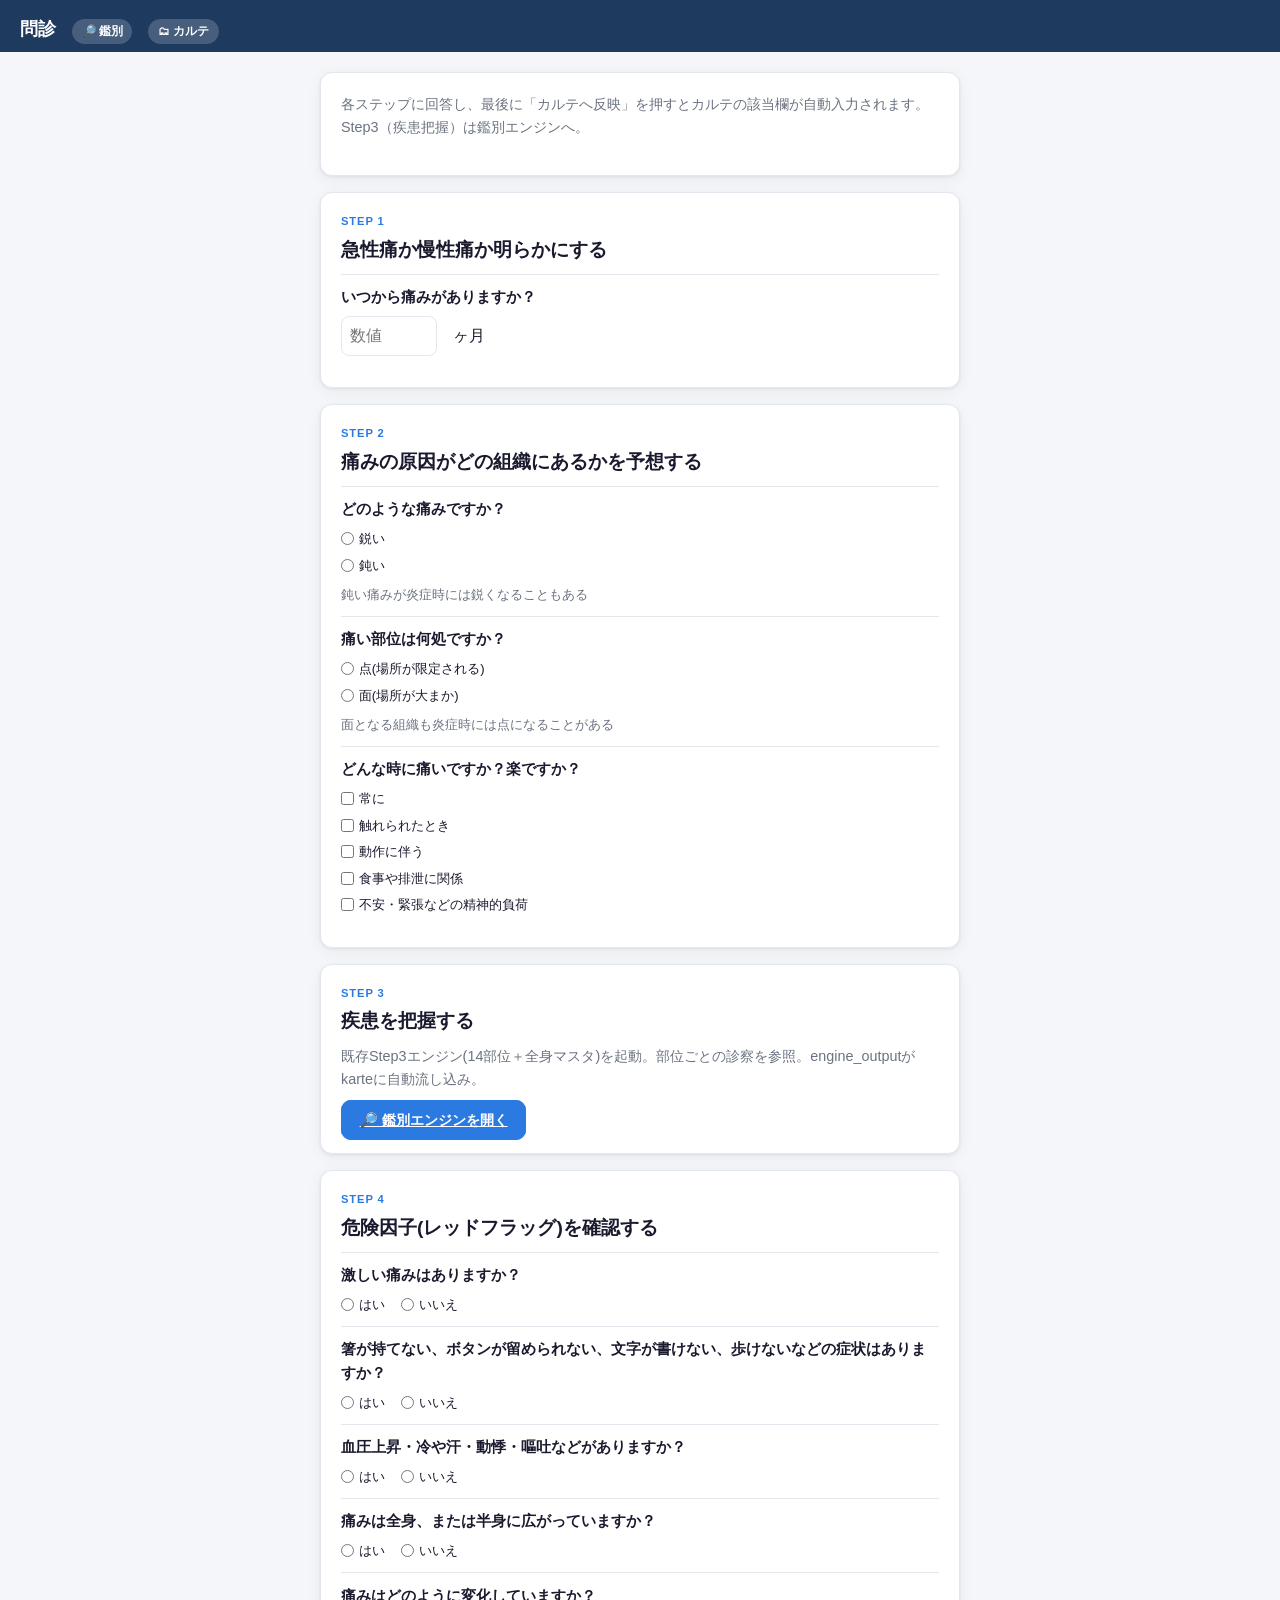
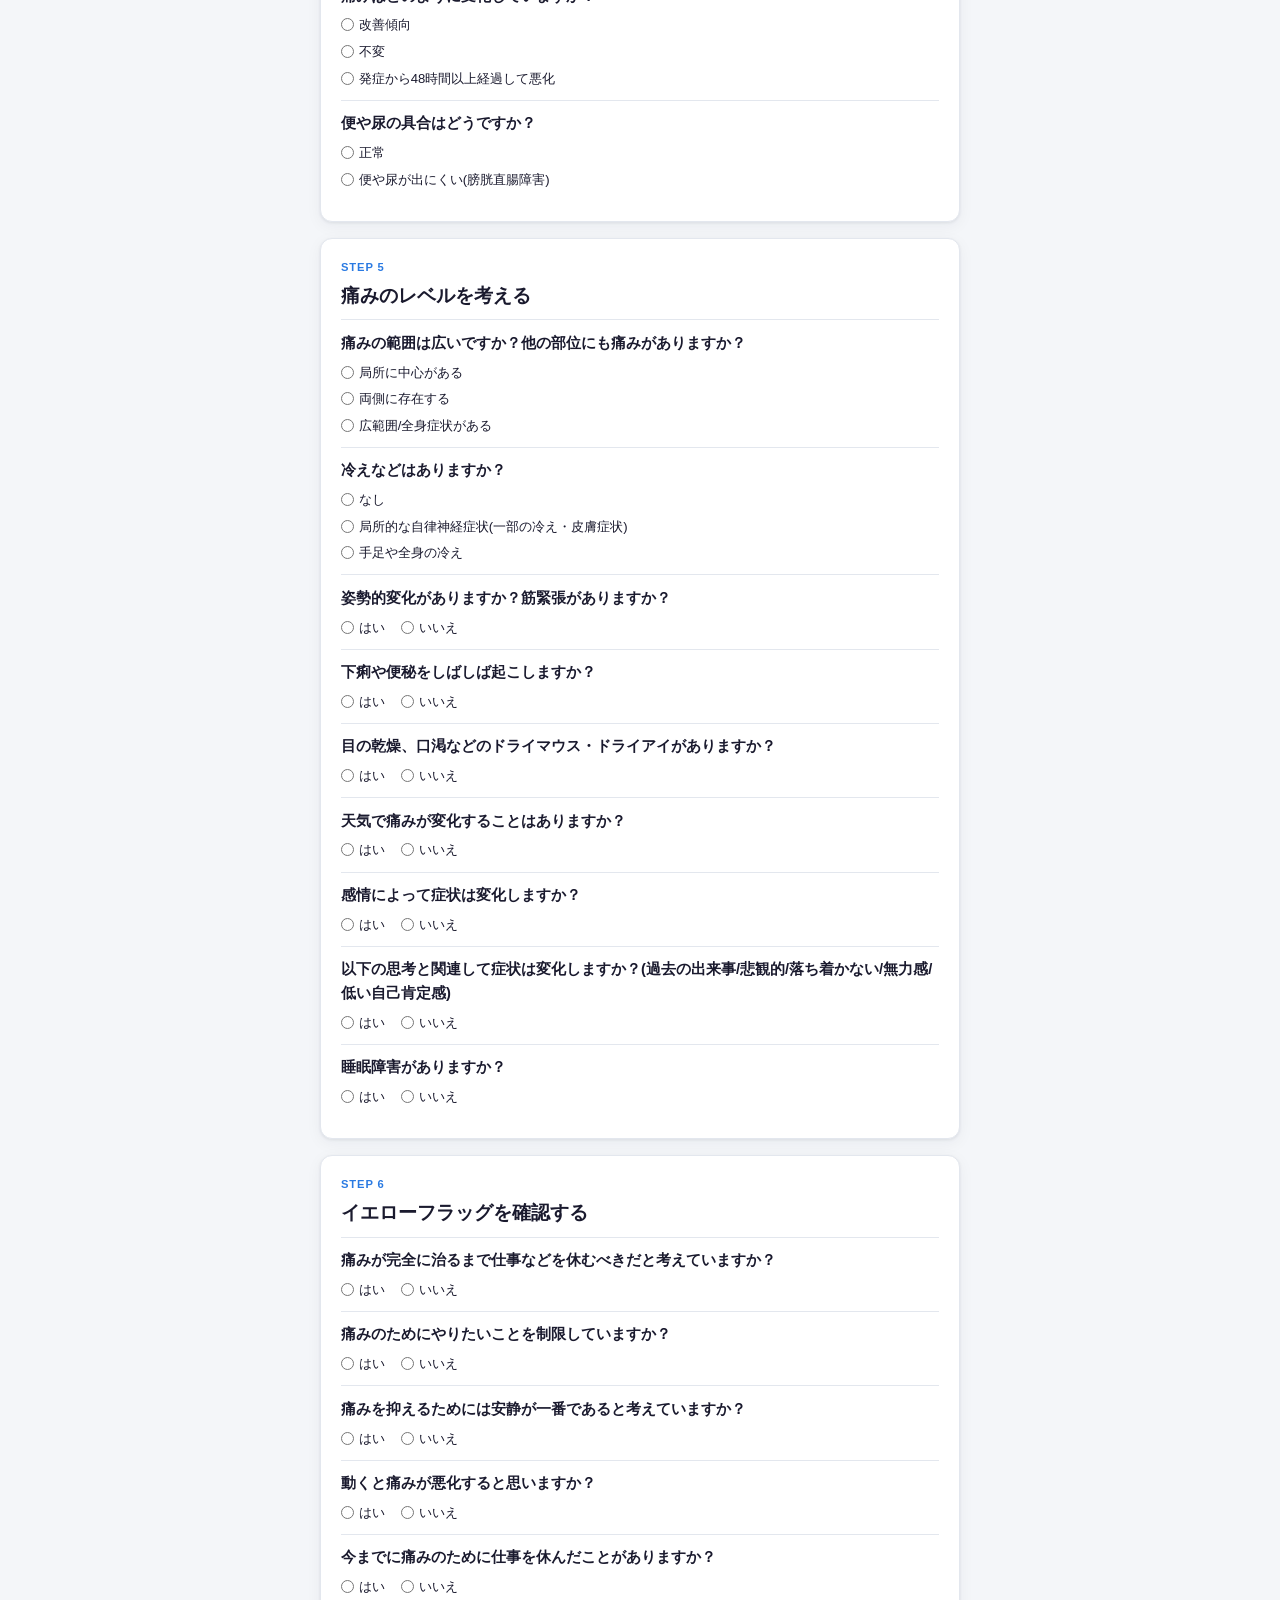
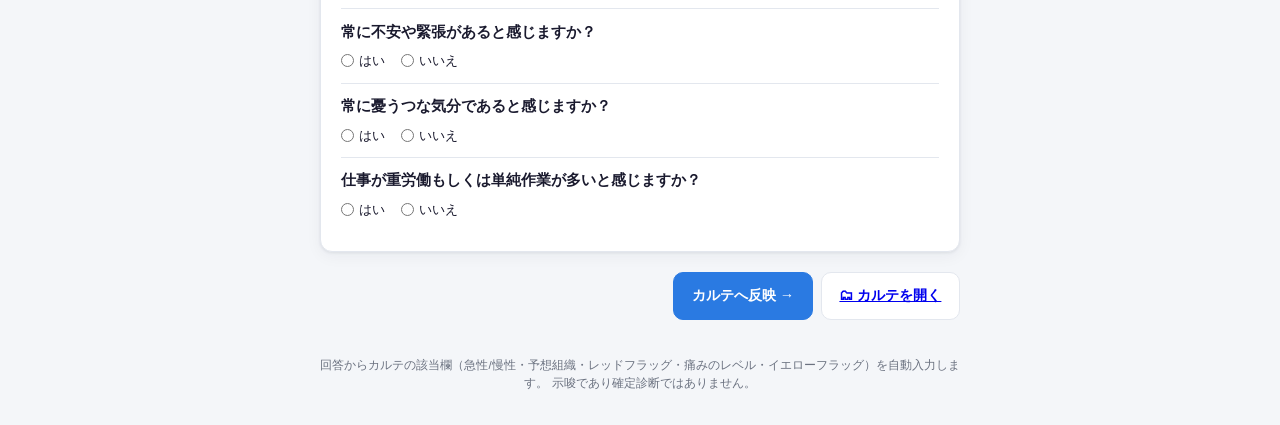
==== intake.html @ c8476757 "Add intake wizard: derives karte Step1/2/4/5/6 from intake_flow answers (acute-chronic, tissue, red/" ====
<!DOCTYPE html>
<html lang="ja">
<head>
  <meta charset="UTF-8" />
  <meta name="viewport" content="width=device-width, initial-scale=1.0" />
  <meta name="theme-color" content="#1e3a5f" />
  <meta name="description" content="問診ウィザード（カルテ自動入力）" />
  <link rel="manifest" href="manifest.json" />
  <link rel="apple-touch-icon" href="icons/icon-192.png" />
  <link rel="stylesheet" href="style.css" />
  <title>問診</title>
</head>
<body>
  <header>
    <h1>問診 <a class="nav-link" href="index.html">🔎 鑑別</a> <a class="nav-link" href="karte.html">🗂 カルテ</a></h1>
  </header>

  <main id="intake">
    <p class="placeholder">読み込み中…</p>
  </main>

  <footer class="disclaimer">
    回答からカルテの該当欄（急性/慢性・予想組織・レッドフラッグ・痛みのレベル・イエローフラッグ）を自動入力します。
    示唆であり確定診断ではありません。
  </footer>

  <script src="intake.js"></script>
</body>
</html>
---- style.css ----
*, *::before, *::after { box-sizing: border-box; margin: 0; padding: 0; }

:root {
  --bg: #f4f6f9;
  --surface: #ffffff;
  --primary: #1e3a5f;
  --accent: #2a7ae2;
  --accent-soft: #eaf2fd;
  --text: #1a1a2e;
  --muted: #6b7280;
  --border: #e3e7ee;
  --red: #d23b3b;
  --red-soft: #fdecec;
  --yellow: #c98a00;
  --yellow-soft: #fff6e0;
  --green: #2f9e63;
  --radius: 12px;
  --shadow: 0 1px 3px rgba(20,30,50,.08), 0 4px 16px rgba(20,30,50,.05);
}

body {
  font-family: -apple-system, BlinkMacSystemFont, "Segoe UI", "Hiragino Sans", "Yu Gothic UI", sans-serif;
  background: var(--bg);
  color: var(--text);
  min-height: 100dvh;
  display: flex;
  flex-direction: column;
  line-height: 1.6;
}

/* header */
header { background: var(--primary); color: #fff; padding: .9rem 1.25rem .5rem; position: sticky; top: 0; z-index: 10; }
header h1 { font-size: 1.15rem; font-weight: 700; display: flex; align-items: baseline; gap: .5rem; }
header h1 small { font-size: .7rem; font-weight: 500; opacity: .8; }
.nav-link { font-size: .72rem; font-weight: 600; color: #fff; background: rgba(255,255,255,.18); padding: .2rem .6rem; border-radius: 999px; text-decoration: none; margin-left: .5rem; vertical-align: middle; }
.nav-link:hover { background: rgba(255,255,255,.3); }

/* intake wizard */
.q-block { border-top: 1px solid var(--border); padding: .7rem 0; }
.q-block:first-of-type { border-top: none; }
.q-text { font-size: .92rem; font-weight: 600; margin-bottom: .4rem; }
.opt-row { display: flex; gap: 1rem; align-items: center; }
.opt-col { display: flex; flex-direction: column; gap: .35rem; }
.dur { width: 6rem; border: 1px solid var(--border); border-radius: 8px; padding: .4rem .5rem; font: inherit; }

/* karte form */
.k-section { }
.k-subsection { border-left: 2px solid var(--border); padding-left: .7rem; margin: .6rem 0; }
.k-subsection h3 { font-size: .9rem; margin: .3rem 0; }
.k-field { display: flex; flex-direction: column; gap: .2rem; margin: .5rem 0; }
.k-label { font-size: .8rem; font-weight: 600; color: var(--primary); }
.k-field input[type="text"], .k-field select, .k-field textarea { border: 1px solid var(--border); border-radius: 8px; padding: .45rem .55rem; font: inherit; font-size: .88rem; width: 100%; background: #fff; }
.k-checks { display: flex; flex-wrap: wrap; gap: .4rem .9rem; }
.k-check { font-size: .82rem; display: flex; align-items: center; gap: .3rem; }
@media print {
  header, footer, .actions, .nav-link { display: none !important; }
  .card { box-shadow: none; border: 1px solid #ccc; break-inside: avoid; }
}
.progress { height: 4px; background: rgba(255,255,255,.2); border-radius: 4px; margin-top: .6rem; overflow: hidden; }
.progress-fill { height: 100%; background: #6db3ff; transition: width .3s ease; }

/* main */
main { flex: 1; padding: 1.25rem; max-width: 680px; width: 100%; margin: 0 auto; }
.placeholder { color: var(--muted); text-align: center; margin-top: 4rem; }

/* card */
.card { background: var(--surface); border: 1px solid var(--border); border-radius: var(--radius); padding: 1.25rem; box-shadow: var(--shadow); margin-bottom: 1rem; }
.card.error { border-color: var(--red); color: var(--red); }
.step-tag { font-size: .7rem; font-weight: 700; letter-spacing: .08em; color: var(--accent); margin-bottom: .25rem; }
h2 { font-size: 1.2rem; margin-bottom: .5rem; }
h3 { font-size: .95rem; margin: .9rem 0 .4rem; color: var(--primary); }
.lead { color: var(--muted); font-size: .9rem; margin-bottom: 1rem; }

/* options (big buttons) */
.options { display: grid; gap: .75rem; }
.option { text-align: left; background: var(--surface); border: 1.5px solid var(--border); border-radius: var(--radius); padding: 1rem; cursor: pointer; transition: all .15s; display: flex; flex-direction: column; gap: .25rem; }
.option:hover { border-color: var(--accent); background: var(--accent-soft); }
.opt-title { font-weight: 700; font-size: 1rem; }
.opt-desc { color: var(--muted); font-size: .85rem; }

/* checks */
.checks { display: grid; gap: .5rem; }
.check { display: flex; align-items: center; gap: .6rem; padding: .7rem .8rem; border: 1.5px solid var(--border); border-radius: 10px; cursor: pointer; transition: all .15s; }
.check.thin { padding: .45rem .7rem; }
.check:hover { background: var(--accent-soft); }
.check input { width: 18px; height: 18px; accent-color: var(--accent); flex-shrink: 0; }
.check-label { font-size: .9rem; }
.check.red { border-color: #f2c5c5; }
.check.yellow { border-color: #f0d99a; }
.dot { width: 10px; height: 10px; border-radius: 50%; flex-shrink: 0; }
.dot.inline { display: inline-block; vertical-align: middle; margin: 0 .15rem; }
.dot.red { background: var(--red); }
.dot.yellow { background: var(--yellow); }

/* findings */
.finding-group { border-top: 1px solid var(--border); padding-top: .25rem; }
.finding { display: flex; align-items: center; justify-content: space-between; gap: .75rem; padding: .5rem 0; border-bottom: 1px dashed var(--border); }
.finding-info { display: flex; flex-direction: column; }
.finding-sign { font-size: .9rem; }
.finding-meta { font-size: .72rem; color: var(--muted); }
.info-btn { border: none; background: none; color: var(--accent); cursor: pointer; font-size: .95rem; padding: 0 .2rem; line-height: 1; vertical-align: middle; }
.info-btn:hover, .info-btn.open { color: var(--primary); }
.method { font-size: .78rem; color: #444; background: var(--accent-soft); border-left: 3px solid var(--accent); border-radius: 0 6px 6px 0; padding: .4rem .55rem; margin-top: .35rem; }
.method b { color: var(--primary); }
.triple { display: flex; gap: .35rem; flex-shrink: 0; }
.tri { border: 1.5px solid var(--border); background: var(--surface); border-radius: 8px; padding: .35rem .6rem; font-size: .8rem; cursor: pointer; transition: all .12s; }
.tri:hover { border-color: var(--accent); }
.tri.on.pos { background: var(--green); color: #fff; border-color: var(--green); }
.tri.on.neg { background: var(--muted); color: #fff; border-color: var(--muted); }

/* buttons */
.actions { margin-top: 1.25rem; display: flex; gap: .5rem; }
.btn { border: 1.5px solid var(--border); background: var(--surface); border-radius: 10px; padding: .7rem 1.1rem; font-size: .9rem; font-weight: 600; cursor: pointer; transition: all .15s; }
.btn:hover { border-color: var(--accent); }
.btn.primary { background: var(--accent); color: #fff; border-color: var(--accent); margin-left: auto; }
.btn.primary:hover { background: #1f63c4; }

/* alerts */
.alert { border-radius: 10px; padding: .75rem .9rem; margin-bottom: .75rem; font-size: .88rem; }
.alert.red { background: var(--red-soft); border: 1px solid #f2c5c5; color: #8a1f1f; }
.alert.yellow { background: var(--yellow-soft); border: 1px solid #f0d99a; color: #8a5e00; }
.alert p { margin-top: .2rem; }

/* blocked */
.card.block { border-color: var(--red); text-align: center; }
.block-badge { display: inline-block; background: var(--red); color: #fff; font-weight: 700; padding: .25rem .9rem; border-radius: 999px; font-size: .8rem; margin-bottom: .75rem; }

/* result */
.result-banner { background: var(--primary); color: #fff; border-radius: var(--radius); padding: .8rem 1rem; font-weight: 700; text-align: center; margin-bottom: 1rem; font-size: .95rem; }
.suggestion.top { border-color: var(--accent); border-width: 2px; }
.suggestion.danger { border-color: var(--red); }
.sug-head { display: flex; align-items: center; gap: .6rem; flex-wrap: wrap; }
.sug-head h2 { margin: 0; flex: 1; }
.rank-badge { background: var(--accent); color: #fff; font-size: .72rem; font-weight: 700; padding: .2rem .6rem; border-radius: 999px; white-space: nowrap; }
.suggestion.danger .rank-badge { background: var(--red); }
.score-pill { font-size: .78rem; color: var(--muted); font-weight: 600; }
.bar { height: 8px; background: var(--border); border-radius: 999px; overflow: hidden; margin: .6rem 0; }
.bar-fill { height: 100%; background: var(--accent); border-radius: 999px; }
.note { font-size: .82rem; color: var(--muted); margin: .4rem 0; }
.cardinal { font-size: .82rem; margin: .4rem 0; }
.cardinal b { color: var(--primary); margin-right: .3rem; }
.subtypes { margin-top: .6rem; border-top: 1px dashed var(--border); padding-top: .5rem; }
.subtypes-h { font-size: .76rem; font-weight: 700; color: var(--muted); margin-bottom: .3rem; }
.subtype { font-size: .8rem; padding: .12rem 0; }
.subtype b { color: var(--primary); margin-right: .35rem; }
.hint { font-size: .82rem; color: var(--muted); margin-top: .5rem; }

.hit-list { list-style: none; margin: .5rem 0; font-size: .82rem; }
.hit-list li { display: flex; justify-content: space-between; padding: .15rem 0; border-bottom: 1px dotted var(--border); }
.plus { color: var(--green); font-weight: 700; }
.minus { color: var(--red); font-weight: 700; }

/* observation track */
.obs-block { margin-top: .6rem; border: 1px solid #cfe0f5; background: #f0f6fe; border-radius: 10px; padding: .7rem .8rem; }
.obs-h { font-weight: 700; font-size: .9rem; color: var(--primary); margin-bottom: .3rem; }
.obs-block p { font-size: .84rem; }

/* dermatome reference */
.derm-block { margin-top: .5rem; border: 1px solid #d6e4d6; background: #f1f8f1; border-radius: 10px; padding: .6rem .75rem; }
.derm-h { font-size: .78rem; font-weight: 700; color: var(--green); margin-bottom: .3rem; }
.derm-row { font-size: .82rem; padding: .1rem 0; }
.derm-row b { color: var(--primary); margin-right: .4rem; }
.derm-detail { font-size: .76rem; color: var(--green); margin: .1rem 0 .4rem 3.6rem; }

/* treatment */
.tx-block { margin-top: .6rem; }
.tx-track { font-size: .85rem; margin-bottom: .5rem; }
.resolver-reason { font-size: .78rem; color: var(--muted); margin-bottom: .5rem; }
.tag.primary-tag { background: var(--accent); color: #fff; }
.tx { border: 1px solid var(--border); border-radius: 10px; padding: .6rem .75rem; margin-bottom: .5rem; background: #fafbfd; }
.tx-head { font-weight: 600; font-size: .88rem; margin-bottom: .35rem; }
.tx-body { font-size: .8rem; color: #333; display: grid; gap: .15rem; }
.tx-body b { color: var(--primary); font-weight: 600; margin-right: .3rem; }
.tag { font-size: .68rem; background: var(--accent-soft); color: var(--accent); padding: .1rem .45rem; border-radius: 999px; font-weight: 600; }
.tag.light { background: #eef0f4; color: var(--muted); }

/* level rows */
.level-row { display: flex; align-items: center; gap: .6rem; margin-top: .5rem; }
.level-row.lead-level .level-name { color: var(--accent); }
.level-name { font-weight: 700; width: 3rem; }
.level-row .bar { flex: 1; margin: 0; }
.level-score { font-size: .78rem; color: var(--muted); width: 2.5rem; text-align: right; }
.level-signs { font-size: .76rem; color: var(--muted); margin: .1rem 0 .3rem 3.6rem; }

/* footer */
.disclaimer { font-size: .72rem; color: var(--muted); text-align: center; padding: 1rem 1.25rem 2rem; max-width: 680px; margin: 0 auto; }
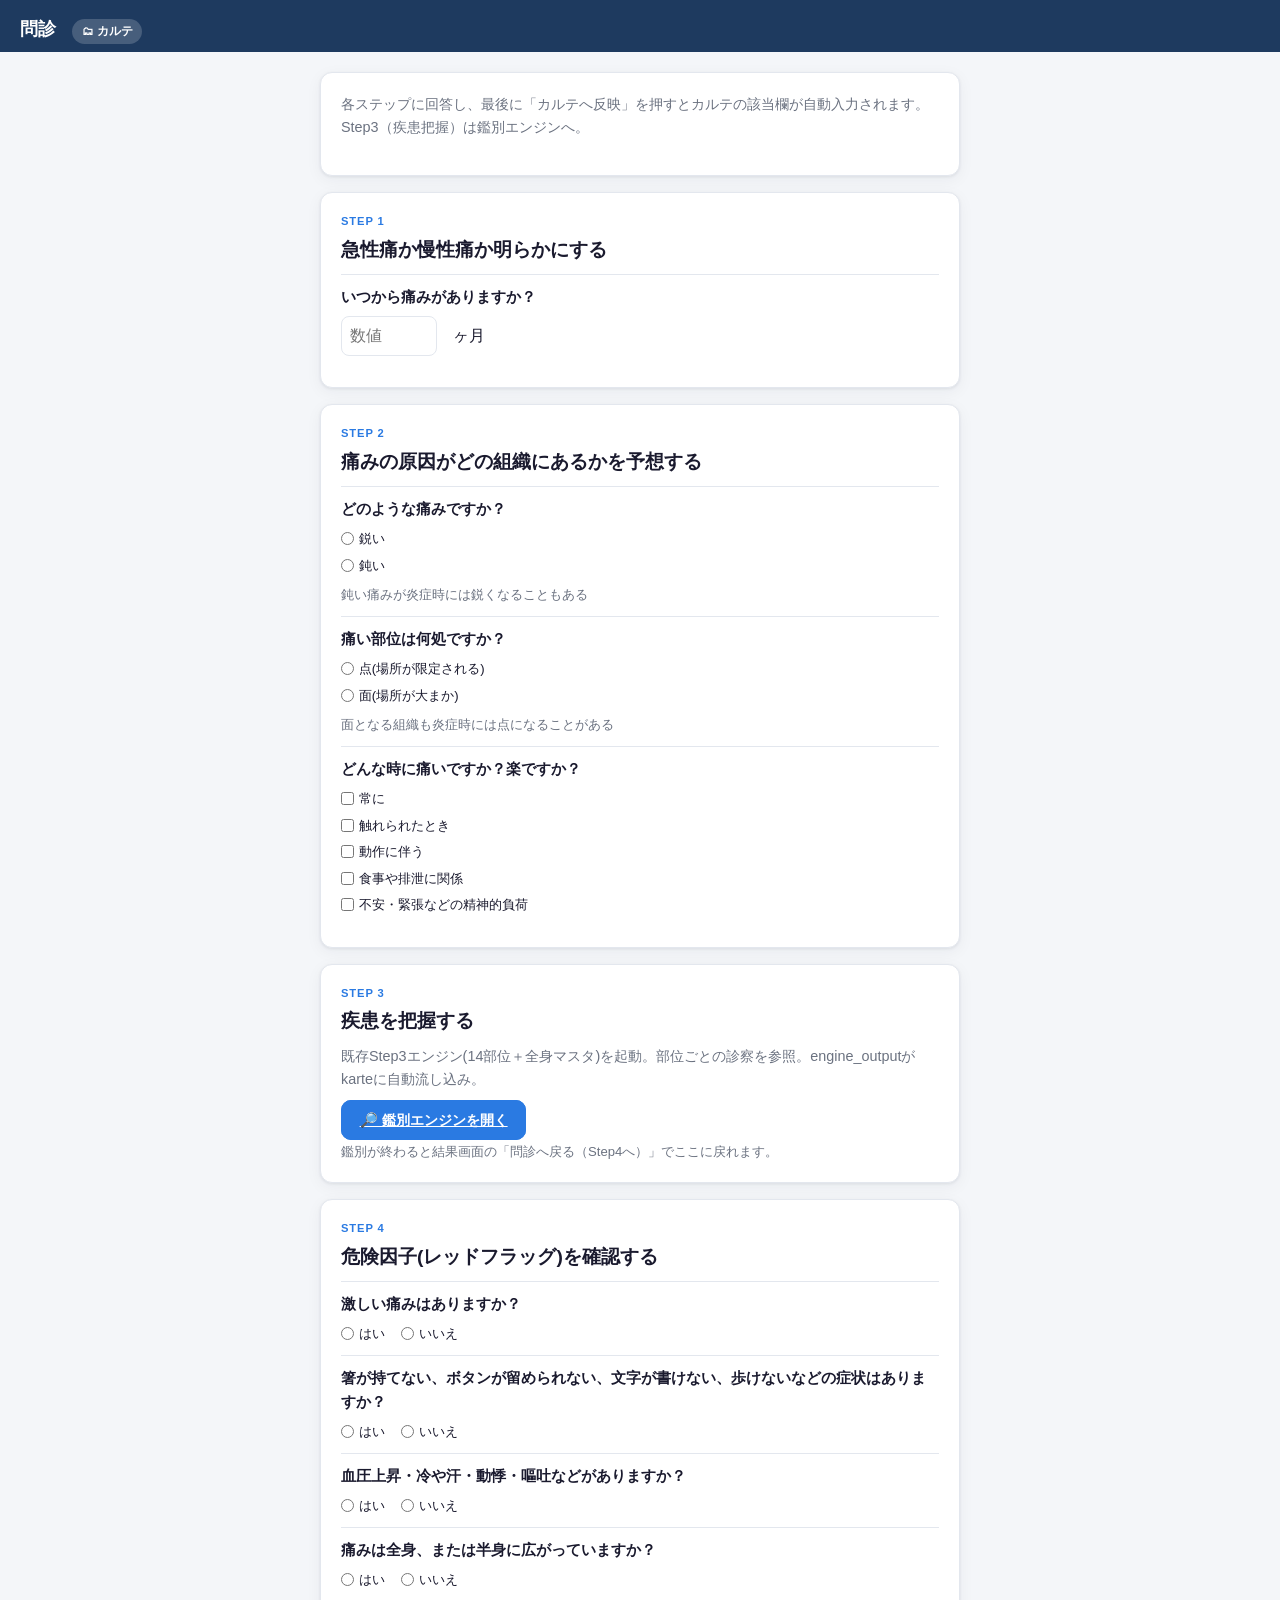
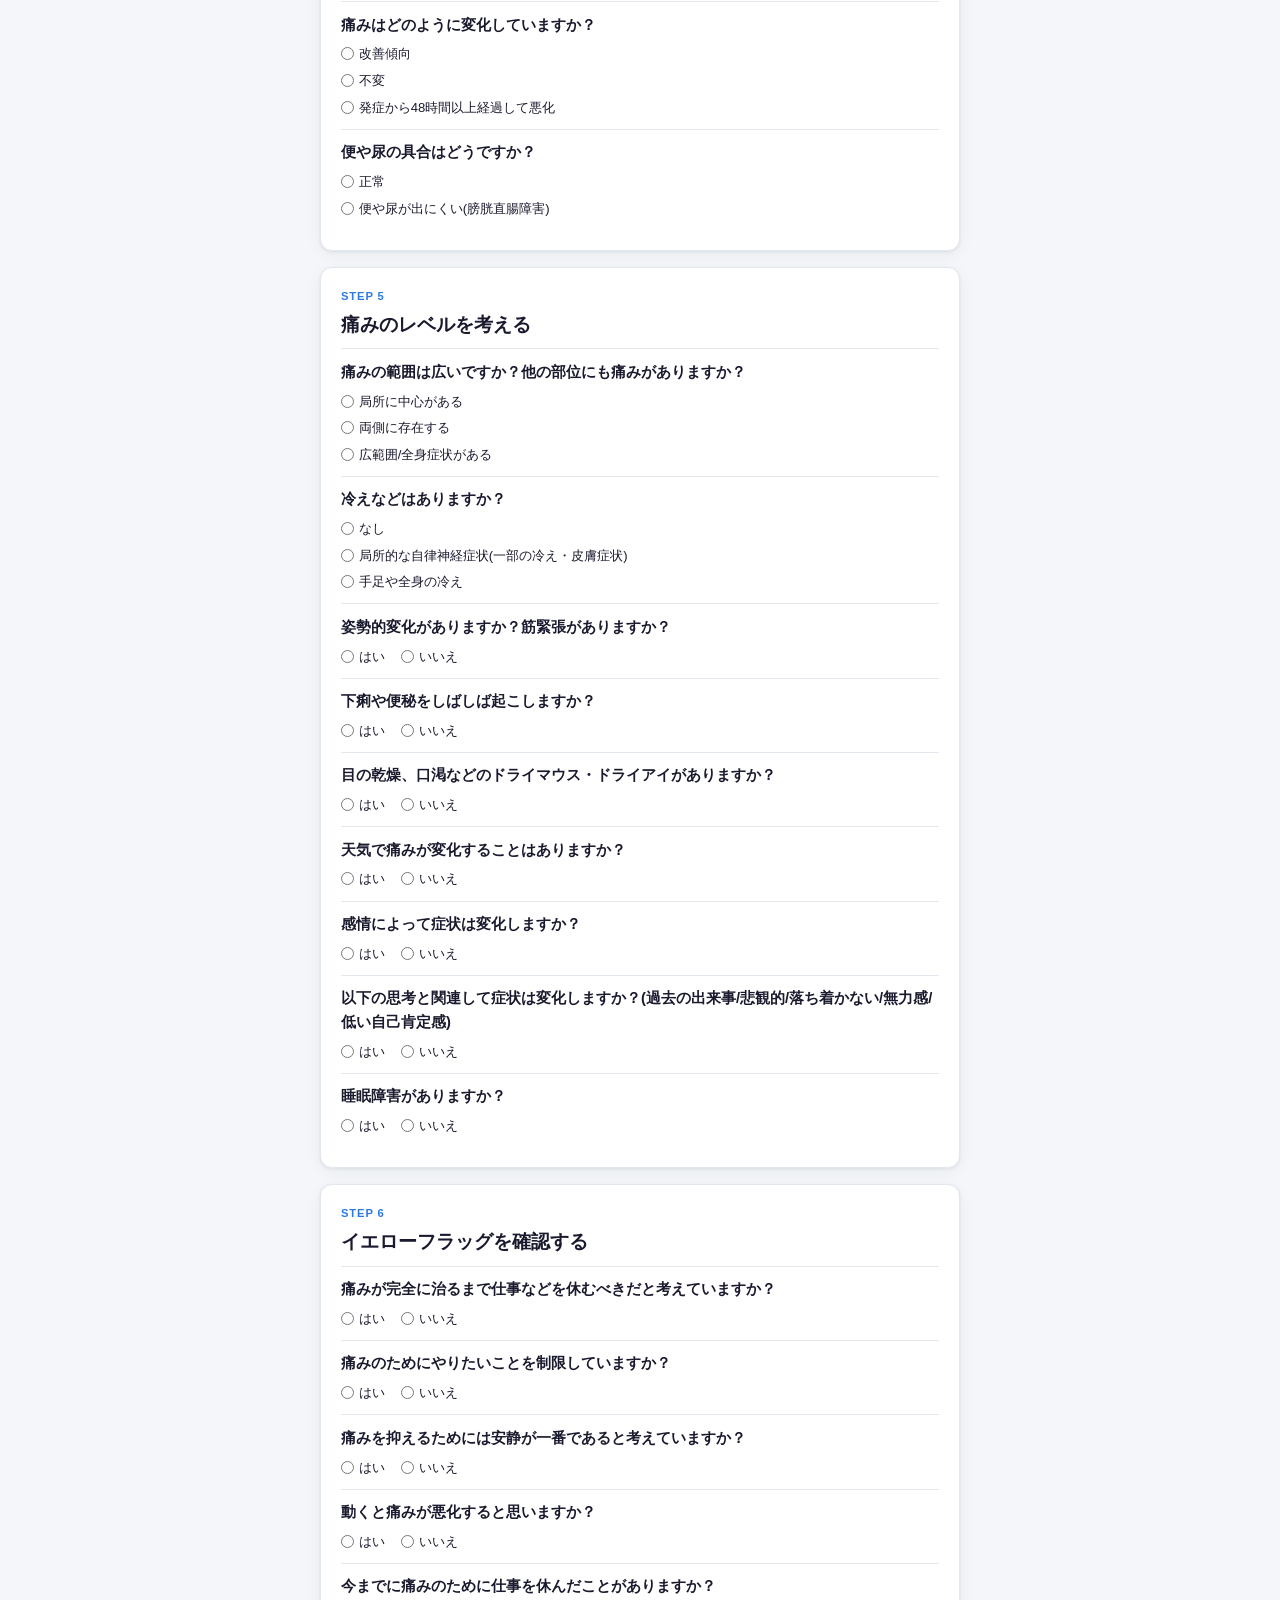
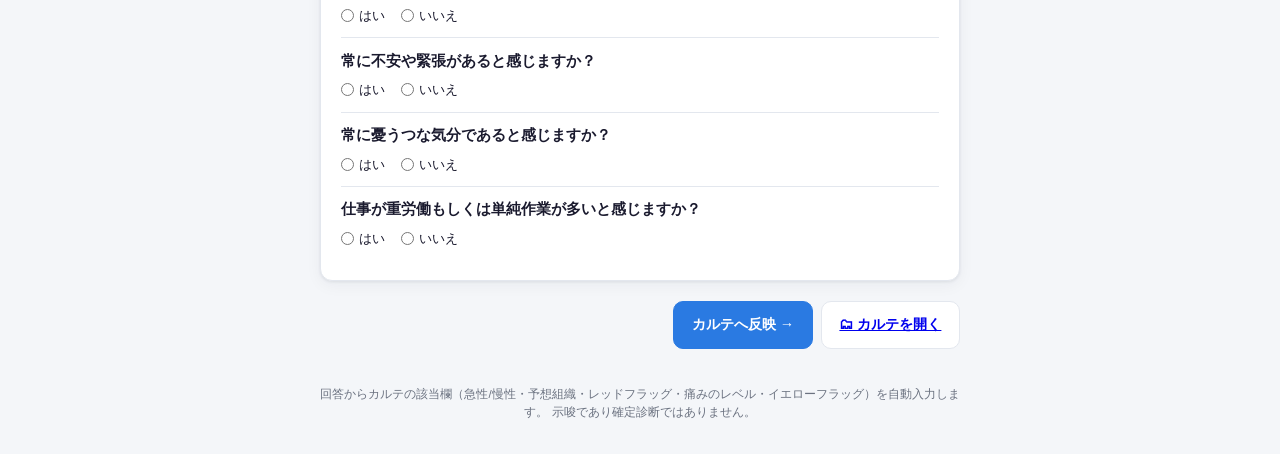
==== commit ac1c923b: "Remove standalone 鑑別 nav link from intake/karte headers (differential is reached via intake Step3)" ====
--- a/intake.html
+++ b/intake.html
@@ -6,13 +6,13 @@
   <meta name="theme-color" content="#1e3a5f" />
   <meta name="description" content="問診ウィザード（カルテ自動入力）" />
   <link rel="manifest" href="manifest.json" />
-  <link rel="apple-touch-icon" href="icons/icon-192.png" />
+  <link rel="apple-touch-icon" href="icons/icon.svg" />
   <link rel="stylesheet" href="style.css" />
   <title>問診</title>
 </head>
 <body>
   <header>
-    <h1>問診 <a class="nav-link" href="index.html">🔎 鑑別</a> <a class="nav-link" href="karte.html">🗂 カルテ</a></h1>
+    <h1>問診 <a class="nav-link" href="karte.html">🗂 カルテ</a></h1>
   </header>
 
   <main id="intake">
--- a/style.css
+++ b/style.css
@@ -42,6 +42,7 @@
 .opt-row { display: flex; gap: 1rem; align-items: center; }
 .opt-col { display: flex; flex-direction: column; gap: .35rem; }
 .dur { width: 6rem; border: 1px solid var(--border); border-radius: 8px; padding: .4rem .5rem; font: inherit; }
+.birth-row select { flex: 1; border: 1px solid var(--border); border-radius: 8px; padding: .45rem .4rem; font: inherit; font-size: .88rem; }
 
 /* karte form */
 .k-section { }
@@ -113,6 +114,7 @@
 .btn { border: 1.5px solid var(--border); background: var(--surface); border-radius: 10px; padding: .7rem 1.1rem; font-size: .9rem; font-weight: 600; cursor: pointer; transition: all .15s; }
 .btn:hover { border-color: var(--accent); }
 .btn.primary { background: var(--accent); color: #fff; border-color: var(--accent); margin-left: auto; }
+.back-btn { display: block; margin-top: 1rem; color: var(--muted); }
 .btn.primary:hover { background: #1f63c4; }
 
 /* alerts */
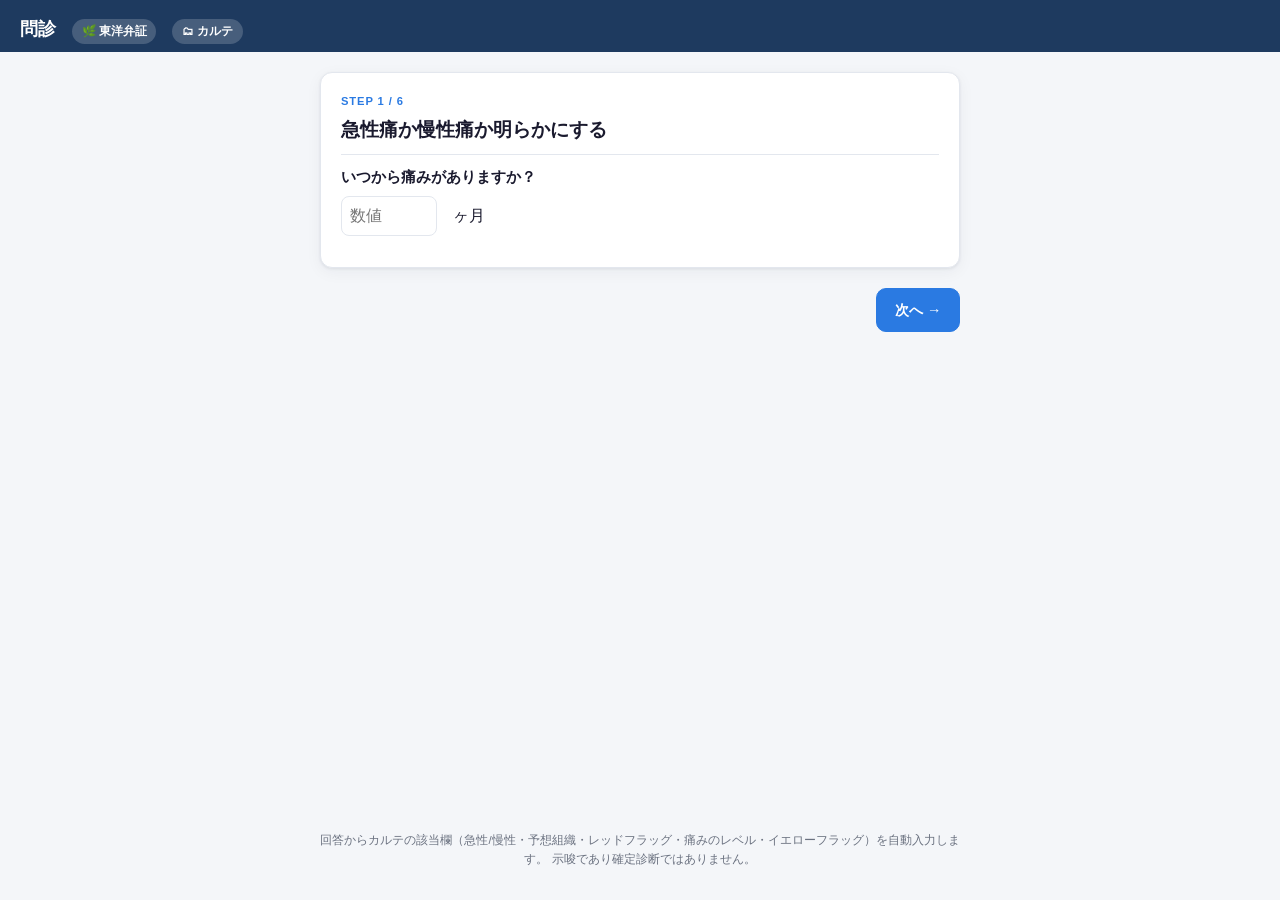
==== commit bde0c7fb: "Add MOS 弁証 engine (mos.html + IIFE mos-engine.js): 51-item additive questionnaire, M/F scale + L-sec" ====
--- a/intake.html
+++ b/intake.html
@@ -12,7 +12,7 @@
 </head>
 <body>
   <header>
-    <h1>問診 <a class="nav-link" href="karte.html">🗂 カルテ</a></h1>
+    <h1>問診 <a class="nav-link" href="mos.html">🌿 東洋弁証</a> <a class="nav-link" href="karte.html">🗂 カルテ</a></h1>
   </header>
 
   <main id="intake">
--- a/style.css
+++ b/style.css
@@ -36,6 +36,9 @@
 .nav-link:hover { background: rgba(255,255,255,.3); }
 
 /* intake wizard */
+.diff-frame { width: 100%; height: 74vh; border: 1px solid var(--border); border-radius: 10px; background: #fff; margin-top: .5rem; }
+.embed header, .embed .disclaimer { display: none !important; }
+.embed main { padding-top: .5rem; }
 .q-block { border-top: 1px solid var(--border); padding: .7rem 0; }
 .q-block:first-of-type { border-top: none; }
 .q-text { font-size: .92rem; font-weight: 600; margin-bottom: .4rem; }
@@ -43,6 +46,24 @@
 .opt-col { display: flex; flex-direction: column; gap: .35rem; }
 .dur { width: 6rem; border: 1px solid var(--border); border-radius: 8px; padding: .4rem .5rem; font: inherit; }
 .birth-row select { flex: 1; border: 1px solid var(--border); border-radius: 8px; padding: .45rem .4rem; font: inherit; font-size: .88rem; }
+
+/* MOS 弁証 */
+.mos-section h3 { font-size: .95rem; color: var(--primary); }
+.mos-q { padding: .5rem 0; border-bottom: 1px dashed var(--border); }
+.mos-qno { display: inline-block; min-width: 1.8rem; font-size: .72rem; font-weight: 700; color: var(--muted); }
+.mos-qtext { font-size: .9rem; }
+.mos-opts { display: flex; gap: .9rem; margin: .3rem 0 0 1.8rem; flex-wrap: wrap; }
+.mos-row { display: flex; align-items: center; gap: .6rem; margin: .35rem 0; }
+.mos-row.mos-top .mos-axis { color: var(--accent); }
+.mos-axis { width: 3rem; font-weight: 700; font-size: .85rem; }
+.mos-row .bar { flex: 1; margin: 0; }
+.mos-score { width: 3rem; text-align: right; font-size: .78rem; color: var(--muted); }
+
+/* progress log */
+.pl-entry { border: 1px solid var(--border); border-radius: 8px; padding: .5rem .6rem; margin-top: .5rem; position: relative; }
+.pl-meta { font-size: .76rem; font-weight: 700; color: var(--accent); margin-bottom: .2rem; }
+.pl-body { font-size: .85rem; white-space: normal; }
+.pl-del { font-size: .72rem; padding: .2rem .5rem; margin-top: .4rem; }
 
 /* karte form */
 .k-section { }
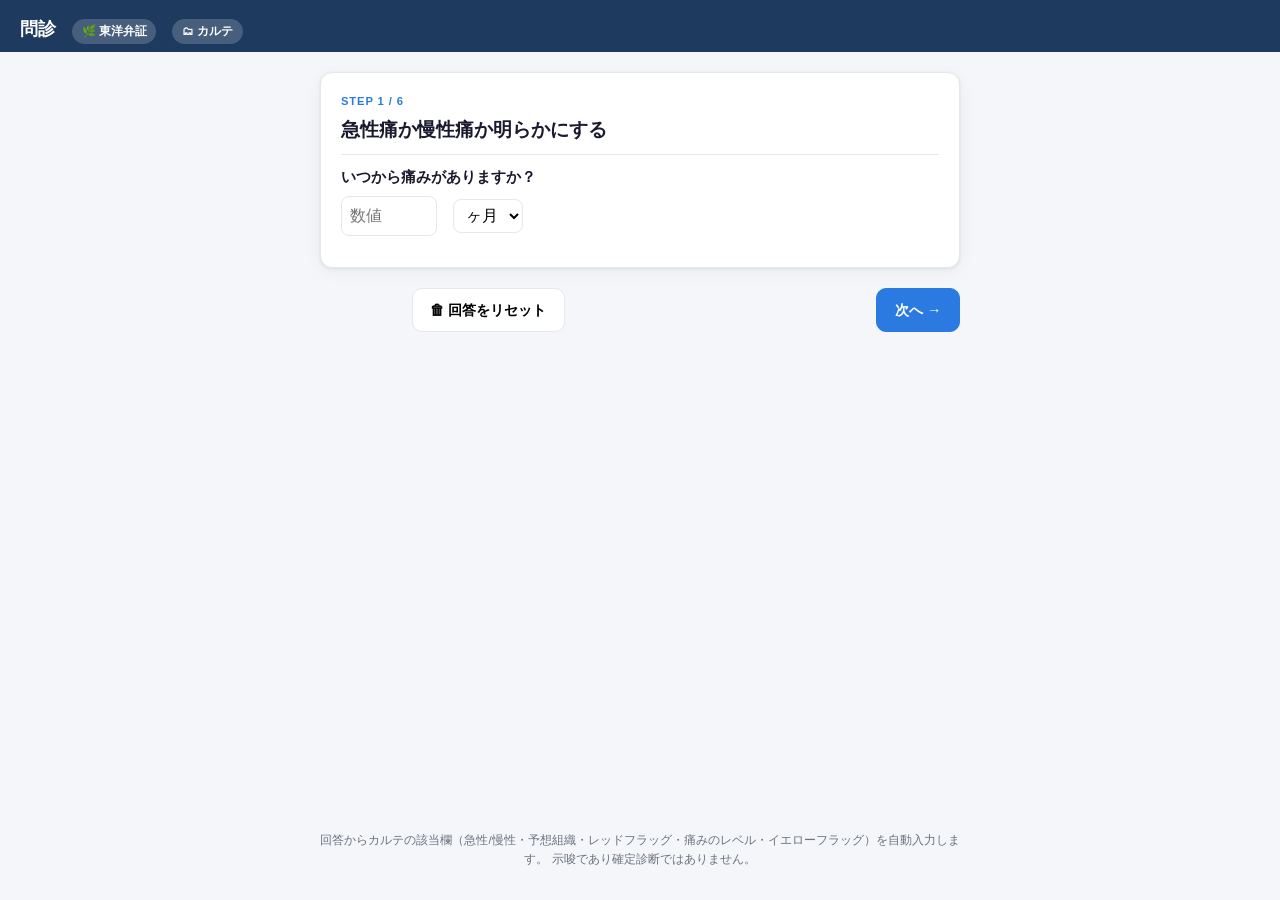
==== commit 32720a1b: "Prevent patient-to-patient state leakage: "new patient" reset + complete clears 問題：「次の患者」を始める動線がなく、各" ====
--- a/intake.html
+++ b/intake.html
@@ -6,7 +6,11 @@
   <meta name="theme-color" content="#1e3a5f" />
   <meta name="description" content="問診ウィザード（カルテ自動入力）" />
   <link rel="manifest" href="manifest.json" />
-  <link rel="apple-touch-icon" href="icons/icon.svg" />
+  <link rel="apple-touch-icon" href="icons/icon-180.png" />
+  <meta name="apple-mobile-web-app-capable" content="yes" />
+  <meta name="mobile-web-app-capable" content="yes" />
+  <meta name="apple-mobile-web-app-status-bar-style" content="black-translucent" />
+  <meta name="apple-mobile-web-app-title" content="痛み鑑別" />
   <link rel="stylesheet" href="style.css" />
   <title>問診</title>
 </head>
@@ -24,6 +28,7 @@
     示唆であり確定診断ではありません。
   </footer>
 
+  <script src="patient-reset.js"></script>
   <script src="intake.js"></script>
 </body>
 </html>
--- a/style.css
+++ b/style.css
@@ -45,6 +45,7 @@
 .opt-row { display: flex; gap: 1rem; align-items: center; }
 .opt-col { display: flex; flex-direction: column; gap: .35rem; }
 .dur { width: 6rem; border: 1px solid var(--border); border-radius: 8px; padding: .4rem .5rem; font: inherit; }
+.dur-unit { border: 1px solid var(--border); border-radius: 8px; padding: .4rem .5rem; font: inherit; background: #fff; }
 .birth-row select { flex: 1; border: 1px solid var(--border); border-radius: 8px; padding: .45rem .4rem; font: inherit; font-size: .88rem; }
 
 /* MOS 弁証 */
@@ -59,6 +60,39 @@
 .mos-row .bar { flex: 1; margin: 0; }
 .mos-score { width: 3rem; text-align: right; font-size: .78rem; color: var(--muted); }
 
+/* MOS 弁証ドリルダウン */
+.bz-group { border-top: 1px solid var(--border); padding-top: .6rem; margin-top: .8rem; }
+.bz-group:first-of-type { border-top: none; margin-top: .3rem; }
+.bz-group-head { display: flex; align-items: baseline; justify-content: space-between; gap: .5rem; flex-wrap: wrap; }
+.bz-group-head h3 { margin: 0; display: flex; align-items: center; gap: .4rem; }
+.bz-src { font-size: .72rem; color: var(--muted); }
+.bz-syn { border: 1.5px solid var(--border); border-radius: 10px; margin: .4rem 0; overflow: hidden; transition: border-color .15s; }
+.bz-syn.on { border-color: var(--accent); }
+.bz-syn-head { width: 100%; text-align: left; background: var(--surface); border: none; cursor: pointer; padding: .6rem .75rem; display: flex; flex-direction: column; gap: .15rem; font: inherit; }
+.bz-syn-head:hover { background: var(--accent-soft); }
+.bz-syn.on .bz-syn-head { background: var(--accent-soft); }
+.bz-syn-name { font-weight: 700; font-size: .92rem; color: var(--primary); }
+.bz-syn-distinct { font-size: .78rem; color: var(--muted); }
+.bz-detail { padding: .55rem .75rem .7rem; border-top: 1px dashed var(--border); background: #fafbfd; display: grid; gap: .25rem; }
+.bz-line { font-size: .82rem; }
+.bz-line b { color: var(--primary); margin-right: .4rem; font-weight: 600; }
+.bz-points { font-size: .82rem; display: flex; flex-wrap: wrap; align-items: center; gap: .35rem; }
+.bz-points b { color: var(--primary); font-weight: 600; width: 100%; margin-bottom: .1rem; }
+.bz-point { background: var(--accent-soft); color: var(--accent); border-radius: 8px; padding: .15rem .45rem; font-size: .82rem; font-weight: 600; }
+.bz-point small { font-size: .64rem; color: var(--muted); margin-left: .25rem; font-weight: 500; }
+
+/* MOS 証候候補（得点降順） */
+.bz-cand { border: 1.5px solid var(--border); border-radius: 10px; padding: .55rem .7rem; margin: .5rem 0; }
+.bz-cand.top { border-color: var(--accent); border-width: 2px; }
+.bz-cand.on { background: var(--accent-soft); }
+.bz-cand-head { width: 100%; text-align: left; background: none; border: none; cursor: pointer; display: flex; align-items: center; gap: .4rem; flex-wrap: wrap; font: inherit; padding: 0; }
+.bz-cand-name { font-weight: 700; font-size: .95rem; color: var(--primary); flex: 1; }
+.bz-cand .bar { margin: .4rem 0; }
+.bz-cand .bz-detail { margin-top: .2rem; border-radius: 8px; }
+.bz-toks { display: flex; flex-wrap: wrap; gap: .25rem .8rem; }
+.bz-tok { font-size: .78rem; display: flex; align-items: center; gap: .25rem; color: #444; cursor: pointer; }
+.bz-tok input { width: 15px; height: 15px; accent-color: var(--accent); }
+
 /* progress log */
 .pl-entry { border: 1px solid var(--border); border-radius: 8px; padding: .5rem .6rem; margin-top: .5rem; position: relative; }
 .pl-meta { font-size: .76rem; font-weight: 700; color: var(--accent); margin-bottom: .2rem; }
@@ -74,6 +108,11 @@
 .k-field input[type="text"], .k-field select, .k-field textarea { border: 1px solid var(--border); border-radius: 8px; padding: .45rem .55rem; font: inherit; font-size: .88rem; width: 100%; background: #fff; }
 .k-checks { display: flex; flex-wrap: wrap; gap: .4rem .9rem; }
 .k-check { font-size: .82rem; display: flex; align-items: center; gap: .3rem; }
+.kana-chips { display: flex; flex-wrap: wrap; gap: .35rem; }
+.kana-chip { padding: .3rem .65rem; font-size: .8rem; font-weight: 600; border-radius: 999px; }
+.kana-chip.on { background: var(--accent); color: #fff; border-color: var(--accent); }
+#rec-list { width: 100%; border: 1px solid var(--border); border-radius: 8px; padding: .3rem; font: inherit; font-size: .85rem; background: #fff; }
+#rec-list option:disabled { color: var(--accent); font-weight: 700; background: var(--accent-soft); }
 @media print {
   header, footer, .actions, .nav-link { display: none !important; }
   .card { box-shadow: none; border: 1px solid #ccc; break-inside: avoid; }
